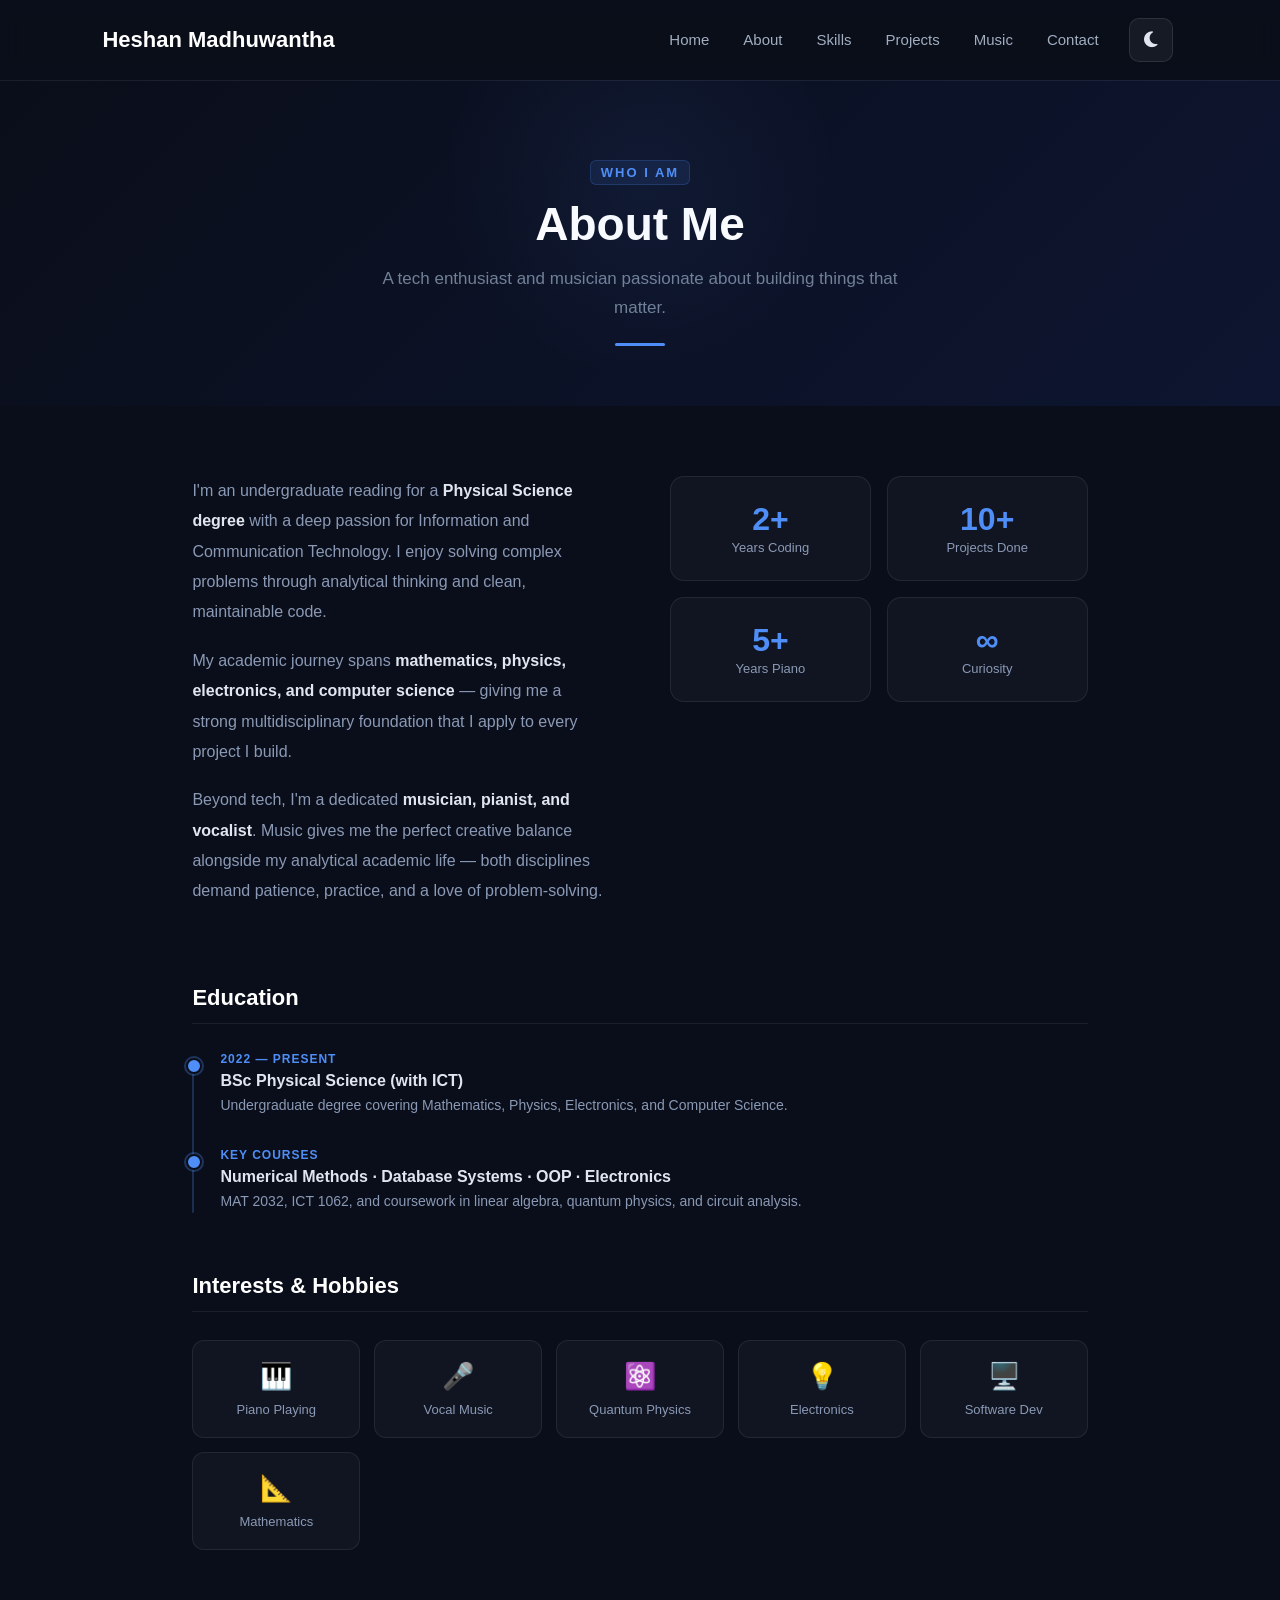
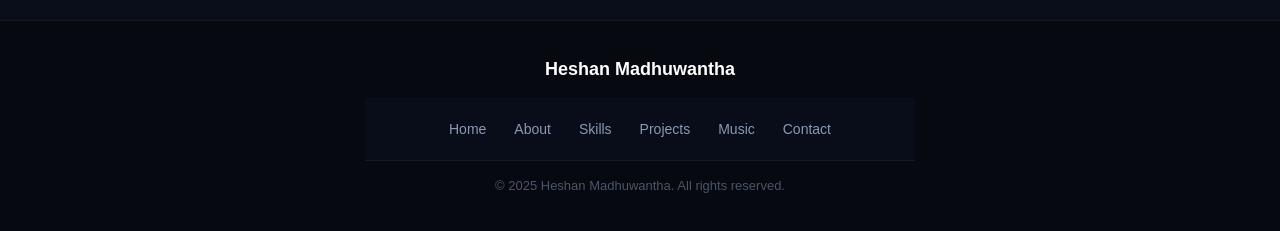
==== about.html @ 86fb1a08 "Initial commit" ====
<!DOCTYPE html>
<html lang="en">
<head>
    <meta charset="UTF-8">
    <meta name="viewport" content="width=device-width, initial-scale=1.0">
    <title>Heshan Madhuwantha | About</title>
    <link rel="icon" type="image/png" href="favicon.png">
    <link rel="stylesheet" href="style.css">
    <link rel="stylesheet" href="https://cdnjs.cloudflare.com/ajax/libs/font-awesome/6.4.0/css/all.min.css">
    <style>
        .about-grid {
            display: grid;
            grid-template-columns: 1fr 1fr;
            gap: 60px;
            align-items: start;
            margin-bottom: 60px;
        }
        .about-text p {
            font-size: 16px;
            line-height: 1.9;
            color: #8a99b5;
            margin-bottom: 18px;
        }
        .about-text p strong { color: #e0e6f0; }

        .about-stats {
            display: grid;
            grid-template-columns: 1fr 1fr;
            gap: 16px;
        }
        .stat-card {
            background: rgba(255,255,255,0.03);
            border: 1px solid rgba(255,255,255,0.08);
            border-radius: 14px;
            padding: 24px 20px;
            text-align: center;
            transition: border-color 0.2s, transform 0.2s;
        }
        .stat-card:hover { border-color: rgba(79,142,247,0.3); transform: translateY(-3px); }
        .stat-card .stat-num { font-size: 32px; font-weight: 700; color: #4f8ef7; display: block; }
        .stat-card .stat-label { font-size: 13px; color: #8a99b5; margin-top: 4px; }

        /* Education / Timeline */
        .section-title {
            font-size: 22px;
            font-weight: 600;
            color: #fff;
            margin-bottom: 28px;
            padding-bottom: 12px;
            border-bottom: 1px solid rgba(255,255,255,0.07);
        }
        .timeline { position: relative; padding-left: 28px; }
        .timeline::before {
            content: '';
            position: absolute;
            left: 0;
            top: 6px;
            bottom: 0;
            width: 2px;
            background: rgba(79,142,247,0.25);
            border-radius: 2px;
        }
        .timeline-item {
            position: relative;
            margin-bottom: 32px;
        }
        .timeline-item::before {
            content: '';
            position: absolute;
            left: -34px;
            top: 6px;
            width: 12px;
            height: 12px;
            border-radius: 50%;
            background: #4f8ef7;
            border: 2px solid #0a0e1a;
            box-shadow: 0 0 0 2px rgba(79,142,247,0.3);
        }
        .timeline-item .period {
            font-size: 12px;
            color: #4f8ef7;
            font-weight: 600;
            letter-spacing: 1px;
            text-transform: uppercase;
            margin-bottom: 6px;
        }
        .timeline-item h4 { font-size: 16px; font-weight: 600; color: #e0e6f0; margin-bottom: 4px; }
        .timeline-item p { font-size: 14px; color: #8a99b5; line-height: 1.6; }

        .interests-grid {
            display: grid;
            grid-template-columns: repeat(auto-fit, minmax(160px, 1fr));
            gap: 14px;
            margin-top: 28px;
        }
        .interest-item {
            background: rgba(255,255,255,0.03);
            border: 1px solid rgba(255,255,255,0.08);
            border-radius: 12px;
            padding: 20px 16px;
            text-align: center;
            transition: border-color 0.2s, transform 0.2s;
        }
        .interest-item:hover { border-color: rgba(79,142,247,0.3); transform: translateY(-3px); }
        .interest-item .int-icon { font-size: 26px; margin-bottom: 10px; display: block; }
        .interest-item p { font-size: 13px; color: #8a99b5; }

        @media (max-width: 900px) {
            .about-grid { grid-template-columns: 1fr; gap: 40px; }
            .about-stats { grid-template-columns: 1fr 1fr; }
        }
    </style>
</head>
<body id="page-body">

    <nav>
        <a href="index.html" class="logo">Heshan Madhuwantha</a>
        
        <ul id="nav-menu" style="margin-left: auto;">
            <li><a href="index.html">Home</a></li>
            <li><a href="about.html">About</a></li>
            <li><a href="skills.html">Skills</a></li>
            <li><a href="projects.html">Projects</a></li>
            <li><a href="music.html">Music</a></li>
            <li><a href="contact.html">Contact</a></li>
        </ul>
        
        <button class="theme-toggle-btn" id="theme-toggle" onclick="toggleTheme()" aria-label="Toggle Theme">
            <i class="fa-solid fa-moon"></i>
        </button>

        <button class="hamburger" id="hamburger" onclick="toggleMenu()" aria-label="Toggle menu">
            <span></span><span></span><span></span>
        </button>
    </nav>

    <div class="page-hero">
        <span class="tag">Who I Am</span>
        <h1>About Me</h1>
        <p>A tech enthusiast and musician passionate about building things that matter.</p>
        <div class="hero-line"></div>
    </div>

    <div class="page-content">

        <div class="about-grid reveal">
            <div class="about-text">
                <p>I'm an undergraduate reading for a <strong>Physical Science degree</strong> with a deep passion for Information and Communication Technology. I enjoy solving complex problems through analytical thinking and clean, maintainable code.</p>
                <p>My academic journey spans <strong>mathematics, physics, electronics, and computer science</strong> — giving me a strong multidisciplinary foundation that I apply to every project I build.</p>
                <p>Beyond tech, I'm a dedicated <strong>musician, pianist, and vocalist</strong>. Music gives me the perfect creative balance alongside my analytical academic life — both disciplines demand patience, practice, and a love of problem-solving.</p>
            </div>
            <div class="about-stats">
                <div class="stat-card">
                    <span class="stat-num">2+</span>
                    <span class="stat-label">Years Coding</span>
                </div>
                <div class="stat-card">
                    <span class="stat-num">10+</span>
                    <span class="stat-label">Projects Done</span>
                </div>
                <div class="stat-card">
                    <span class="stat-num">5+</span>
                    <span class="stat-label">Years Piano</span>
                </div>
                <div class="stat-card">
                    <span class="stat-num">∞</span>
                    <span class="stat-label">Curiosity</span>
                </div>
            </div>
        </div>

        <div class="reveal" style="margin-bottom: 60px;">
            <h3 class="section-title">Education</h3>
            <div class="timeline">
                <div class="timeline-item">
                    <div class="period">2022 — Present</div>
                    <h4>BSc Physical Science (with ICT)</h4>
                    <p>Undergraduate degree covering Mathematics, Physics, Electronics, and Computer Science.</p>
                </div>
                <div class="timeline-item">
                    <div class="period">Key Courses</div>
                    <h4>Numerical Methods · Database Systems · OOP · Electronics</h4>
                    <p>MAT 2032, ICT 1062, and coursework in linear algebra, quantum physics, and circuit analysis.</p>
                </div>
            </div>
        </div>

        <div class="reveal">
            <h3 class="section-title">Interests & Hobbies</h3>
            <div class="interests-grid">
                <div class="interest-item">
                    <span class="int-icon">🎹</span>
                    <p>Piano Playing</p>
                </div>
                <div class="interest-item">
                    <span class="int-icon">🎤</span>
                    <p>Vocal Music</p>
                </div>
                <div class="interest-item">
                    <span class="int-icon">⚛️</span>
                    <p>Quantum Physics</p>
                </div>
                <div class="interest-item">
                    <span class="int-icon">💡</span>
                    <p>Electronics</p>
                </div>
                <div class="interest-item">
                    <span class="int-icon">🖥️</span>
                    <p>Software Dev</p>
                </div>
                <div class="interest-item">
                    <span class="int-icon">📐</span>
                    <p>Mathematics</p>
                </div>
            </div>
        </div>

    </div>

    <footer>
        <div class="footer-inner">
            <a href="index.html" class="footer-logo">Heshan Madhuwantha</a>
            <nav class="footer-nav">
                <a href="index.html">Home</a>
                <a href="about.html">About</a>
                <a href="skills.html">Skills</a>
                <a href="projects.html">Projects</a>
                <a href="music.html">Music</a>
                <a href="contact.html">Contact</a>
            </nav>
            <p>© 2025 Heshan Madhuwantha. All rights reserved.</p>
        </div>
    </footer>

    <script>
        function toggleMenu() {
            document.getElementById('nav-menu').classList.toggle('open');
            document.getElementById('hamburger').classList.toggle('open');
        }
        const observer = new IntersectionObserver(entries => {
            entries.forEach(e => { if (e.isIntersecting) e.target.classList.add('visible'); });
        }, { threshold: 0.1 });
        document.querySelectorAll('.reveal').forEach(el => observer.observe(el));
        function toggleMenu() {
            document.getElementById('nav-menu').classList.toggle('open');
            document.getElementById('hamburger').classList.toggle('open');
        }
        
        // Theme මාරු කරන කේතය
        function toggleTheme() {
            const body = document.getElementById('page-body');
            const toggleBtn = document.getElementById('theme-toggle');
            
            body.classList.toggle('light-mode');
            
            if (body.classList.contains('light-mode')) {
                localStorage.setItem('portfolio-theme', 'light');
                toggleBtn.innerHTML = '<i class="fa-solid fa-sun"></i>';
            } else {
                localStorage.setItem('portfolio-theme', 'dark');
                toggleBtn.innerHTML = '<i class="fa-solid fa-moon"></i>';
            }
        }

        // Page එක Load වෙනකොට කලින් තෝරපු Theme එක දිගටම තියාගන්න 
        window.onload = function() {
            const savedTheme = localStorage.getItem('portfolio-theme');
            const body = document.getElementById('page-body');
            const toggleBtn = document.getElementById('theme-toggle');
            
            if (savedTheme === 'light') {
                body.classList.add('light-mode');
                if(toggleBtn) toggleBtn.innerHTML = '<i class="fa-solid fa-sun"></i>';
            } else {
                body.classList.remove('light-mode');
                if(toggleBtn) toggleBtn.innerHTML = '<i class="fa-solid fa-moon"></i>';
            }
        };
    </script>
</body>
</html>
---- style.css ----
* {
    margin: 0;
    padding: 0;
    box-sizing: border-box;
    font-family: 'Segoe UI', Tahoma, Geneva, Verdana, sans-serif;
}

html { scroll-behavior: smooth; }

body {
    background-color: #0a0e1a;
    color: #e0e6f0;
    transition: background-color 0.3s ease, color 0.3s ease;
}

body.light-mode {
    background-color: #f4f7fa;
    color: #1a202c;
}

/* ── Reveal animation ── */
.reveal {
    opacity: 0;
    transform: translateY(36px);
    transition: opacity 0.7s ease, transform 0.7s ease;
}
.reveal.visible {
    opacity: 1;
    transform: translateY(0);
}

/* ── Navigation ── */
nav {
    display: flex;
    justify-content: space-between;
    align-items: center;
    padding: 18px 8%;
    background-color: rgba(10,14,26,0.93);
    backdrop-filter: blur(10px);
    box-shadow: 0 1px 0 rgba(255,255,255,0.07);
    position: sticky;
    top: 0;
    z-index: 1000;
}

body.light-mode nav {
    background-color: rgba(244,247,250,0.93);
    box-shadow: 0 1px 0 rgba(0,0,0,0.07);
}

nav .logo {
    font-size: 22px;
    font-weight: 700;
    color: #fff;
    text-decoration: none;
}
body.light-mode nav .logo { color: #1a202c; }
nav .logo span { color: #4f8ef7; }

/* Navigation and Toggle Button positioning */
nav ul {
    display: flex;
    list-style: none;
    margin-left: auto; 
    align-items: center;
    gap: 4px;
}

nav ul li a {
    text-decoration: none;
    color: #a0aec0;
    font-weight: 500;
    font-size: 15px;
    padding: 8px 15px;
    border-radius: 8px;
    transition: color 0.2s, background 0.2s;
}

body.light-mode nav ul li a {
    color: #1a202c;
}

nav ul li a:hover {
    color: #fff;
    background: rgba(79,142,247,0.12);
}

nav ul li a.active {
    color: #4f8ef7;
    background: rgba(79,142,247,0.12);
}

/* Hamburger */
.hamburger {
    display: none;
    flex-direction: column;
    gap: 5px;
    cursor: pointer;
    padding: 4px;
    background: none;
    border: none;
}
.hamburger span {
    display: block;
    width: 24px;
    height: 2px;
    background: #e0e6f0;
    border-radius: 2px;
    transition: all 0.3s;
}
.hamburger.open span:nth-child(1) { transform: translateY(7px) rotate(45deg); }
.hamburger.open span:nth-child(2) { opacity: 0; }
.hamburger.open span:nth-child(3) { transform: translateY(-7px) rotate(-45deg); }

/* ── Page Hero Banner (all pages except home) ── */
.page-hero {
    padding: 80px 8% 60px;
    background: linear-gradient(135deg, #0a0e1a 0%, #0d1530 100%);
    position: relative;
    overflow: hidden;
    text-align: center;
}
.page-hero::before {
    content: '';
    position: absolute;
    width: 400px;
    height: 400px;
    background: radial-gradient(circle, rgba(79,142,247,0.07) 0%, transparent 70%);
    top: -100px;
    left: 50%;
    transform: translateX(-50%);
    pointer-events: none;
}
.page-hero .tag {
    display: inline-block;
    font-size: 13px;
    font-weight: 600;
    color: #4f8ef7;
    letter-spacing: 2px;
    text-transform: uppercase;
    margin-bottom: 12px;
}
.page-hero h1 {
    font-size: 46px;
    font-weight: 700;
    color: #fff;
    margin-bottom: 14px;
}
.page-hero p {
    font-size: 17px;
    color: #718096;
    max-width: 540px;
    margin: 0 auto;
    line-height: 1.7;
}
.hero-line {
    width: 50px;
    height: 3px;
    background: #4f8ef7;
    border-radius: 2px;
    margin: 20px auto 0;
}

/* ── Main content area ── */
.page-content {
    padding: 70px 8%;
    max-width: 1100px;
    margin: 0 auto;
}

/* ── Buttons ── */
.btn-primary {
    padding: 13px 32px;
    background: #4f8ef7;
    color: #fff;
    border: none;
    border-radius: 10px;
    font-size: 15px;
    font-weight: 600;
    cursor: pointer;
    transition: background 0.2s, transform 0.15s;
    text-decoration: none;
    display: inline-block;
}
.btn-primary:hover { background: #3a7ef5; transform: translateY(-2px); }

.btn-secondary {
    padding: 13px 32px;
    background: transparent;
    color: #e0e6f0;
    border: 1px solid rgba(255,255,255,0.18);
    border-radius: 10px;
    font-size: 15px;
    font-weight: 600;
    cursor: pointer;
    transition: border-color 0.2s, background 0.2s, transform 0.15s;
    text-decoration: none;
    display: inline-block;
}
.btn-secondary:hover {
    border-color: #4f8ef7;
    background: rgba(79,142,247,0.08);
    transform: translateY(-2px);
}

/* ── Cards ── */
.card {
    background: rgba(255,255,255,0.03);
    border: 1px solid rgba(255,255,255,0.08);
    border-radius: 16px;
    padding: 28px 24px;
    transition: border-color 0.2s, transform 0.2s;
}
.card:hover {
    border-color: rgba(79,142,247,0.3);
    transform: translateY(-4px);
}

/* ── Tags/Badges ── */
.tag {
    font-size: 12px;
    font-weight: 600;
    color: #4f8ef7;
    background: rgba(79,142,247,0.1);
    border: 1px solid rgba(79,142,247,0.2);
    padding: 4px 10px;
    border-radius: 6px;
}

/* ── Footer ── */
footer {
    background: #060910;
    padding: 38px 8%;
    border-top: 1px solid rgba(255,255,255,0.06);
    text-align: center;
}
.footer-inner {
    max-width: 900px;
    margin: 0 auto;
    display: flex;
    flex-direction: column;
    align-items: center;
    gap: 18px;
}
.footer-logo {
    font-size: 18px;
    font-weight: 700;
    color: #fff;
    text-decoration: none;
}
.footer-logo span { color: #4f8ef7; }

.footer-nav {
    display: flex;
    gap: 4px;
    flex-wrap: wrap;
    justify-content: center;
}
.footer-nav a {
    text-decoration: none;
    color: #8a99b5;
    font-size: 14px;
    padding: 5px 12px;
    border-radius: 6px;
    transition: color 0.2s, background 0.2s;
}
.footer-nav a:hover {
    color: #fff;
    background: rgba(255,255,255,0.06);
}
footer p { font-size: 13px; color: #4a5568; }

/* ── Skill bars ── */
.skill-item { margin-bottom: 18px; }
.skill-item:last-child { margin-bottom: 0; }
.skill-label {
    display: flex;
    justify-content: space-between;
    margin-bottom: 8px;
}
.skill-label span:first-child { font-size: 14px; color: #c5d0e0; font-weight: 500; }
.skill-label span:last-child { font-size: 13px; color: #8a99b5; }

.skill-bar {
    height: 6px;
    background: rgba(255, 255, 255, 0.06);
    border-radius: 6px;
    overflow: hidden;
    position: relative;
}

.skill-fill {
    height: 100%;
    background: linear-gradient(90deg, #4f8ef7, #7bb3ff);
    border-radius: 6px;
    width: 0;
    transition: width 1s cubic-bezier(0.1, 0.8, 0.2, 1);
}

/* ── Light Mode Themes (Skills Bar Fixes) ── */
body.light-mode .skill-bar {
    background: #e2e8f0 !important;
}

body.light-mode .skill-fill {
    background: linear-gradient(90deg, #3b76d9, #5fa4ff) !important;
}

body.light-mode .skill-category {
    background: #ffffff;
    border: 1px solid #e2e8f0;
    color: #1a202c;
}

body.light-mode .skill-category h3 {
    color: #4f8ef7;
}

body.light-mode .skill-label span:first-child {
    color: #1a202c;
    font-weight: 500;
}

body.light-mode .skill-label span:last-child {
    color: #4a5568;
}

body.light-mode .tool-badge {
    background: #edf2f7;
    color: #1a202c;
    border: 1px solid #e2e8f0;
}

body.light-mode .tool-badge .tb-icon {
    color: #4f8ef7;
}

/* ── Responsive & Scrollable Mobile Menu ── */
@media (max-width: 900px) {
    nav ul {
        display: none;
        flex-direction: column;
        position: absolute;
        top: 62px;
        left: 0;
        right: 0;
        background: rgba(10,14,26,0.98);
        padding: 14px 8%;
        border-bottom: 1px solid rgba(255,255,255,0.07);
        gap: 2px;
        
        /* Mobile menu scrollable parameters added */
        max-height: 65vh; 
        overflow-y: auto;
    }
    nav ul.open { display: flex; }
    nav ul li a { display: block; padding: 10px 14px; }
    .hamburger { display: flex; }
    .page-hero h1 { font-size: 32px; }
    .page-content { padding: 50px 6%; }
}

/* ── Light Mode Themes (All Pages Setup) ── */
body.light-mode {
    background-color: #f4f7fa;
    color: #1a202c;
}

body.light-mode nav {
    background-color: rgba(244,247,250,0.93);
    box-shadow: 0 1px 0 rgba(0,0,0,0.07);
}

body.light-mode nav .logo, 
body.light-mode nav ul li a {
    color: #1a202c;
}

body.light-mode .quick-links,
body.light-mode .services-section,
body.light-mode .featured-project {
    background: #edf2f7;
}

body.light-mode .quick-link-card,
body.light-mode .srv-card,
body.light-mode .fp-wrapper {
    background: #fff;
    border-color: #e2e8f0;
}

body.light-mode .quick-link-card h3,
body.light-mode .srv-card h4,
body.light-mode .fp-content h3 {
    color: #1a202c;
}

body.light-mode .srv-card p,
body.light-mode .fp-content p,
body.light-mode .quick-link-card p {
    color: #4a5568;
}

body.light-mode .fp-image div,
body.light-mode .fp-image img {
    background: #e2e8f0;
    border-color: #cbd5e0;
}

/* Hero Section Light Mode adjustments */
body.light-mode .hero {
    background: linear-gradient(135deg, #e0e6f0 0%, #f4f7fa 60%, #e0e6f0 100%);
}

body.light-mode .hero-content h1 {
    color: #1a202c;
}

body.light-mode .hero-content .subtitle {
    color: #4a5568;
}

body.light-mode .hero-image img {
    border: 3px solid rgba(79,142,247,0.5);
    box-shadow: 0 0 70px rgba(79,142,247,0.1), 0 20px 50px rgba(0,0,0,0.15);
}

body.light-mode footer p {
    color: #4a5568;
}

/* Theme Toggle Button & Social Icons Light Mode Styling */
.theme-toggle-btn {
    background: rgba(255,255,255,0.05);
    border: 1px solid rgba(255,255,255,0.1);
    width: 44px;
    height: 44px;
    border-radius: 10px;
    color: #e0e6f0;
    cursor: pointer;
    display: inline-flex;
    align-items: center;
    justify-content: center;
    font-size: 18px;
    transition: all 0.3s ease;
    margin-left: 15px;
    margin-right: 5px; 
}

.theme-toggle-btn:hover {
    background: rgba(79,142,247,0.15);
    border-color: #4f8ef7;
    color: #4f8ef7;
}

body.light-mode .theme-toggle-btn {
    background: #edf2f7;
    border-color: #cbd5e0;
    color: #4a5568;
}

body.light-mode .theme-toggle-btn:hover {
    background: #e2e8f0;
    color: #4f8ef7;
}

body.light-mode .social-icons a {
    background: #fff;
    color: #4a5568;
    border-color: #cbd5e0;
}

body.light-mode .social-icons a:hover {
    background: rgba(79,142,247,0.15);
    border-color: #4f8ef7;
    color: #4f8ef7;
}

/* Page Dynamic Sections Light Mode adjustments */
body.light-mode .about-grid,
body.light-mode .skills-grid,
body.light-mode .projects-grid,
body.light-mode .music-intro,
body.light-mode .contact-wrapper {
    background-color: transparent;
}

body.light-mode .about-text p,
body.light-mode .music-intro p,
body.light-mode .contact-info > p {
    color: #4a5568;
}

body.light-mode .about-text strong,
body.light-mode .music-intro p strong,
body.light-mode .contact-info h3,
body.light-mode .contact-detail-item,
body.light-mode .contact-details-title {
    color: #1a202c;
}

body.light-mode .stat-card,
body.light-mode .skill-category,
body.light-mode .project-card,
body.light-mode .music-highlight-card,
body.light-mode .genre-card,
body.light-mode .contact-form,
body.light-mode .ci,
body.light-mode .interest-item {
    background: #ffffff;
    border: 1px solid #e2e8f0;
    color: #1a202c;
}

body.light-mode .project-card h3,
body.light-mode .project-card p {
    color: #1a202c;
}

body.light-mode .project-tags .tag {
    background: #edf2f7;
    color: #4a5568;
}

body.light-mode .project-links a {
    color: #4f8ef7;
}

body.light-mode .music-highlight-card h4,
body.light-mode .music-highlight-card p,
body.light-mode .genre-card h4,
body.light-mode .genre-card p {
    color: #1a202c;
}

body.light-mode input, 
body.light-mode textarea {
    background: #fff;
    border: 1px solid #cbd5e0;
    color: #1a202c;
}

body.light-mode input:focus, 
body.light-mode textarea:focus {
    border-color: #4f8ef7;
}

/* Footer Light Mode adjustments */
body.light-mode footer {
    background-color: rgba(244,247,250,0.93);
    box-shadow: 0 -1px 0 rgba(0,0,0,0.07);
}

body.light-mode footer .footer-logo,
body.light-mode footer p {
    color: #4a5568;
}

body.light-mode .footer-nav a {
    color: #4a5568;
}

body.light-mode .footer-nav a:hover {
    color: #1a202c;
    background: rgba(0, 0, 0, 0.05);
}
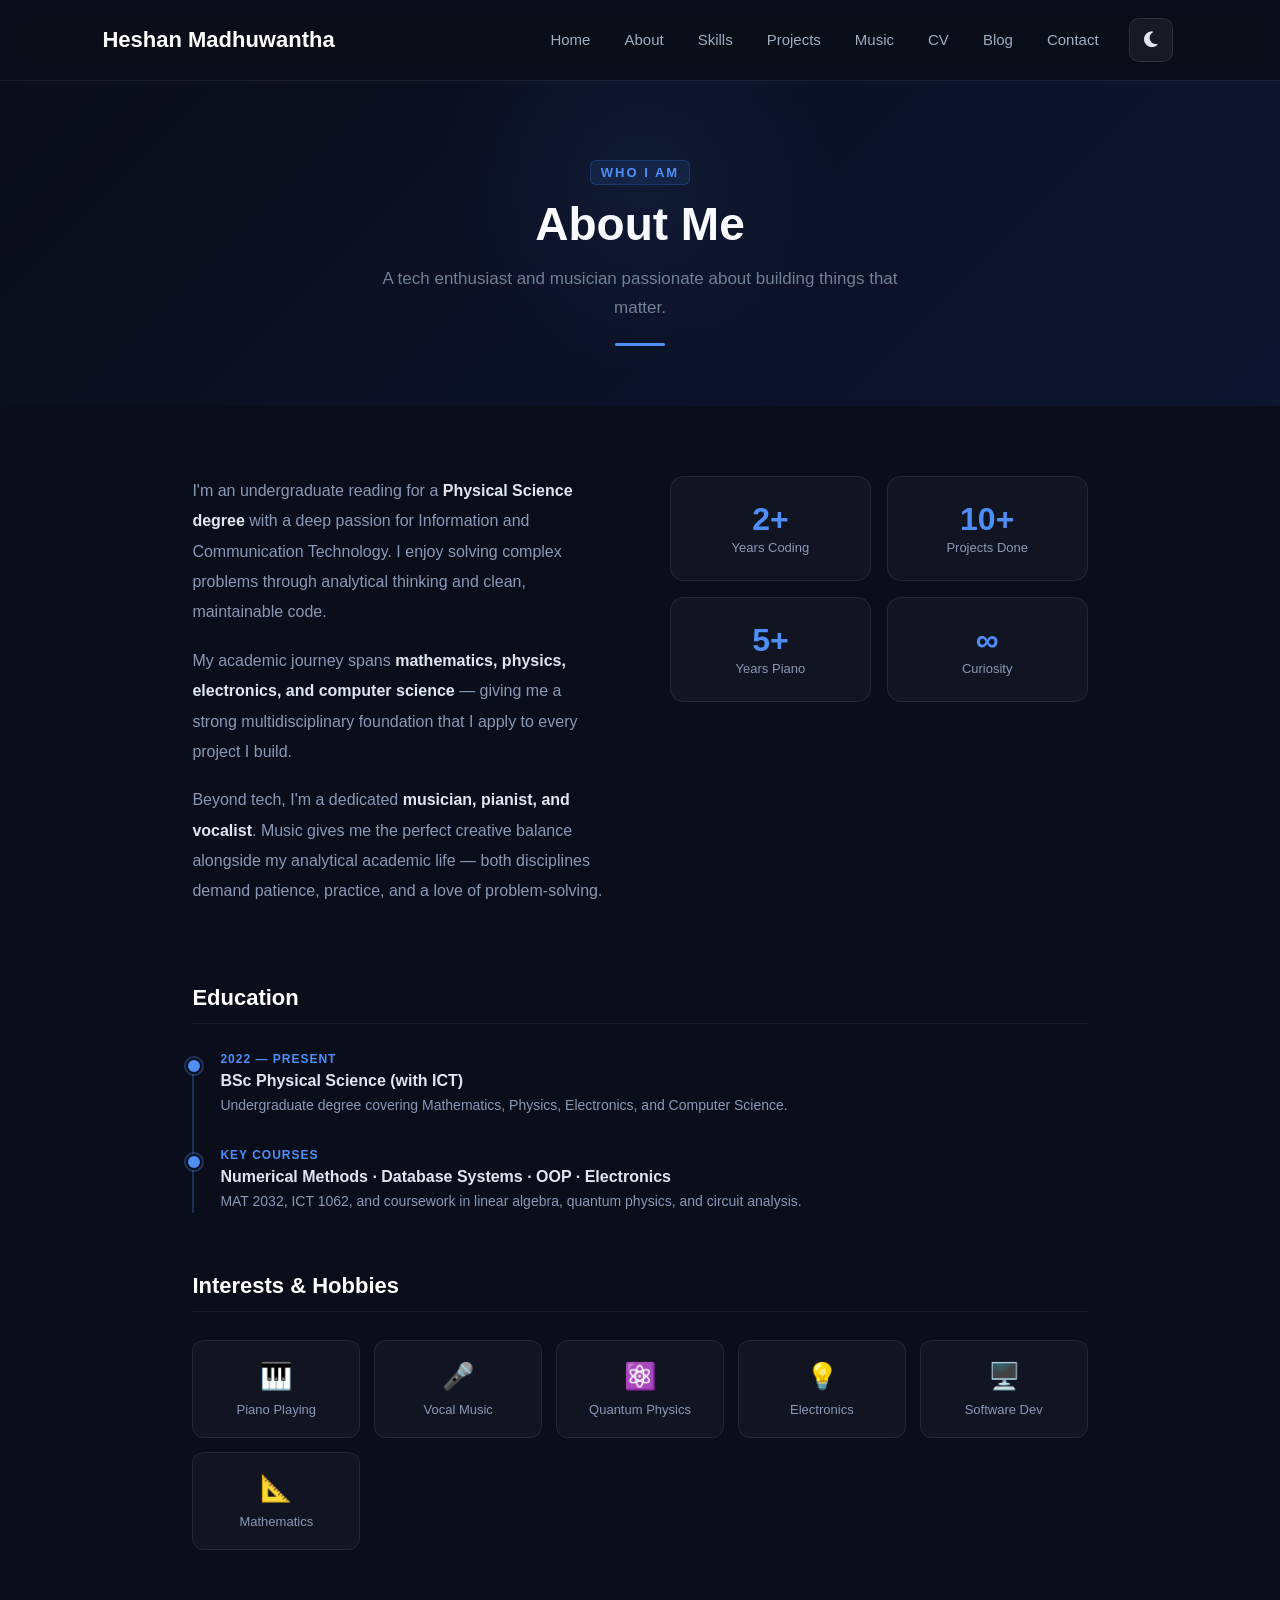
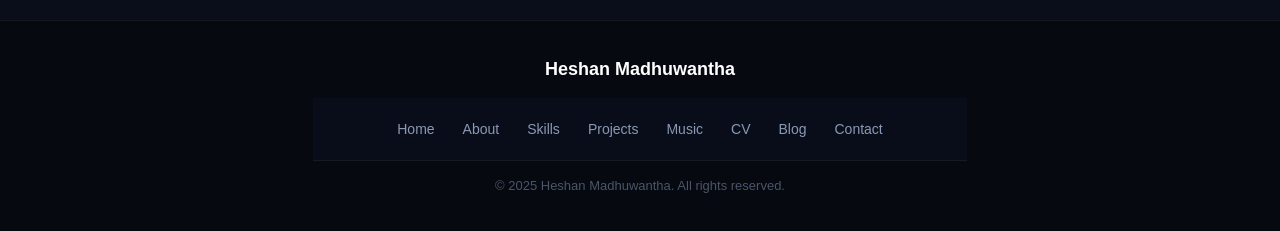
==== commit a0207787: "Update Portfolio" ====
--- a/about.html
+++ b/about.html
@@ -122,6 +122,8 @@
             <li><a href="skills.html">Skills</a></li>
             <li><a href="projects.html">Projects</a></li>
             <li><a href="music.html">Music</a></li>
+            <li><a href="cv.html">CV</a></li>
+            <li><a href="blog.html">Blog</a></li>
             <li><a href="contact.html">Contact</a></li>
         </ul>
         
@@ -226,6 +228,8 @@
                 <a href="skills.html">Skills</a>
                 <a href="projects.html">Projects</a>
                 <a href="music.html">Music</a>
+                <a href="cv.html">CV</a>
+                <a href="blog.html">Blog</a>
                 <a href="contact.html">Contact</a>
             </nav>
             <p>© 2025 Heshan Madhuwantha. All rights reserved.</p>
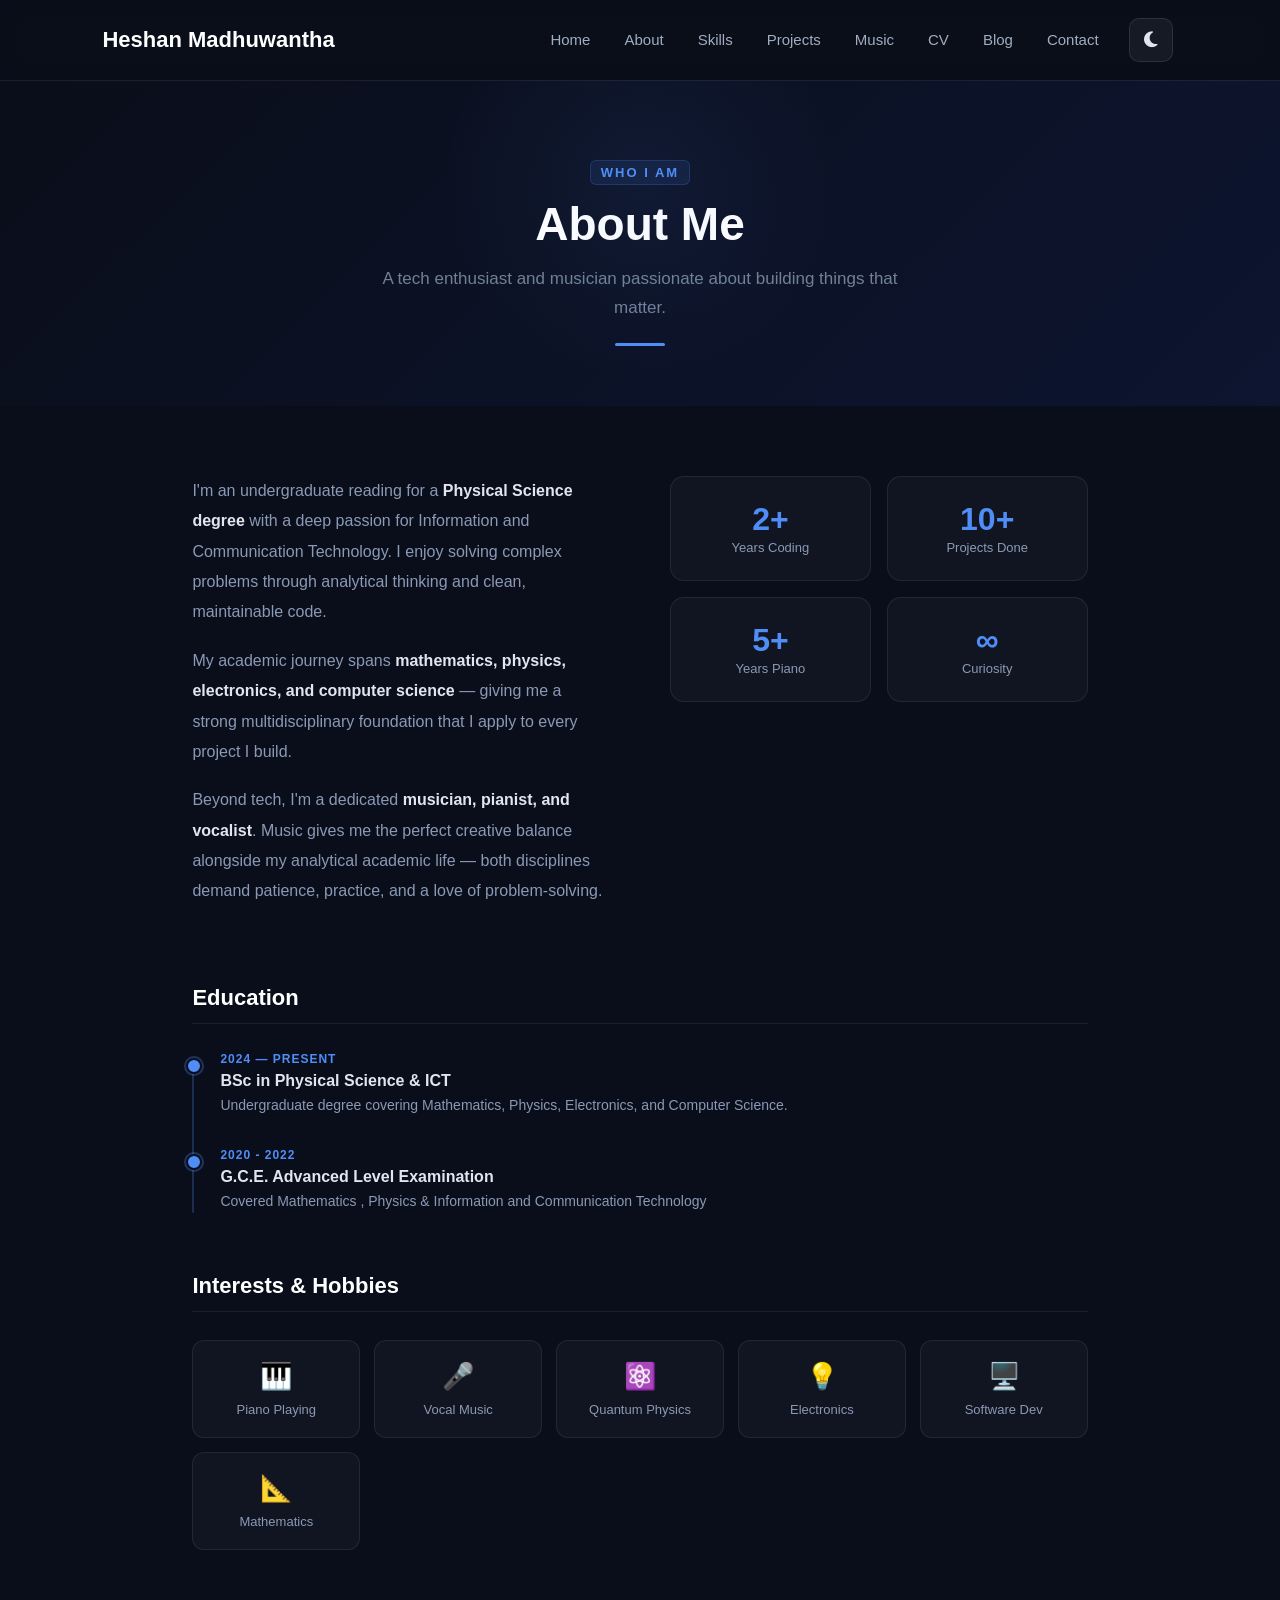
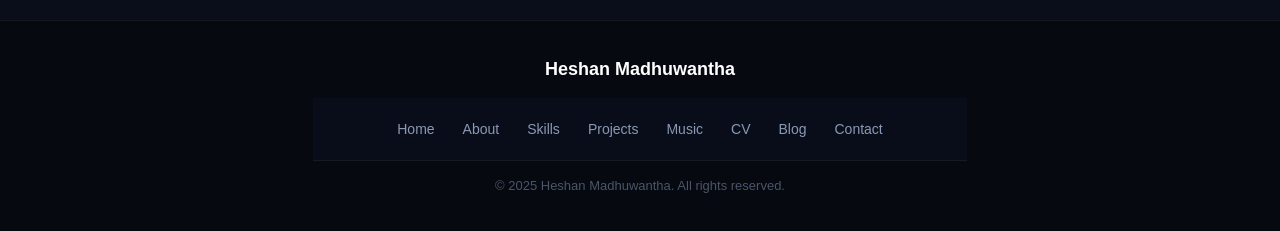
==== commit f63f2205: "Update Portfolio" ====
--- a/about.html
+++ b/about.html
@@ -175,15 +175,16 @@
             <h3 class="section-title">Education</h3>
             <div class="timeline">
                 <div class="timeline-item">
-                    <div class="period">2022 — Present</div>
-                    <h4>BSc Physical Science (with ICT)</h4>
+                    <div class="period">2024 — Present</div>
+                    <h4>BSc in Physical Science & ICT </h4>
                     <p>Undergraduate degree covering Mathematics, Physics, Electronics, and Computer Science.</p>
                 </div>
                 <div class="timeline-item">
-                    <div class="period">Key Courses</div>
-                    <h4>Numerical Methods · Database Systems · OOP · Electronics</h4>
-                    <p>MAT 2032, ICT 1062, and coursework in linear algebra, quantum physics, and circuit analysis.</p>
-                </div>
+                    <div class="period">2020 - 2022</div>
+                    <h4>G.C.E. Advanced Level Examination</h4>
+                    <p>Covered Mathematics , Physics & Information and Communication Technology</p>
+                </div>
+
             </div>
         </div>
 
@@ -250,7 +251,7 @@
             document.getElementById('hamburger').classList.toggle('open');
         }
         
-        // Theme මාරු කරන කේතය
+        
         function toggleTheme() {
             const body = document.getElementById('page-body');
             const toggleBtn = document.getElementById('theme-toggle');
@@ -266,7 +267,7 @@
             }
         }
 
-        // Page එක Load වෙනකොට කලින් තෝරපු Theme එක දිගටම තියාගන්න 
+         
         window.onload = function() {
             const savedTheme = localStorage.getItem('portfolio-theme');
             const body = document.getElementById('page-body');
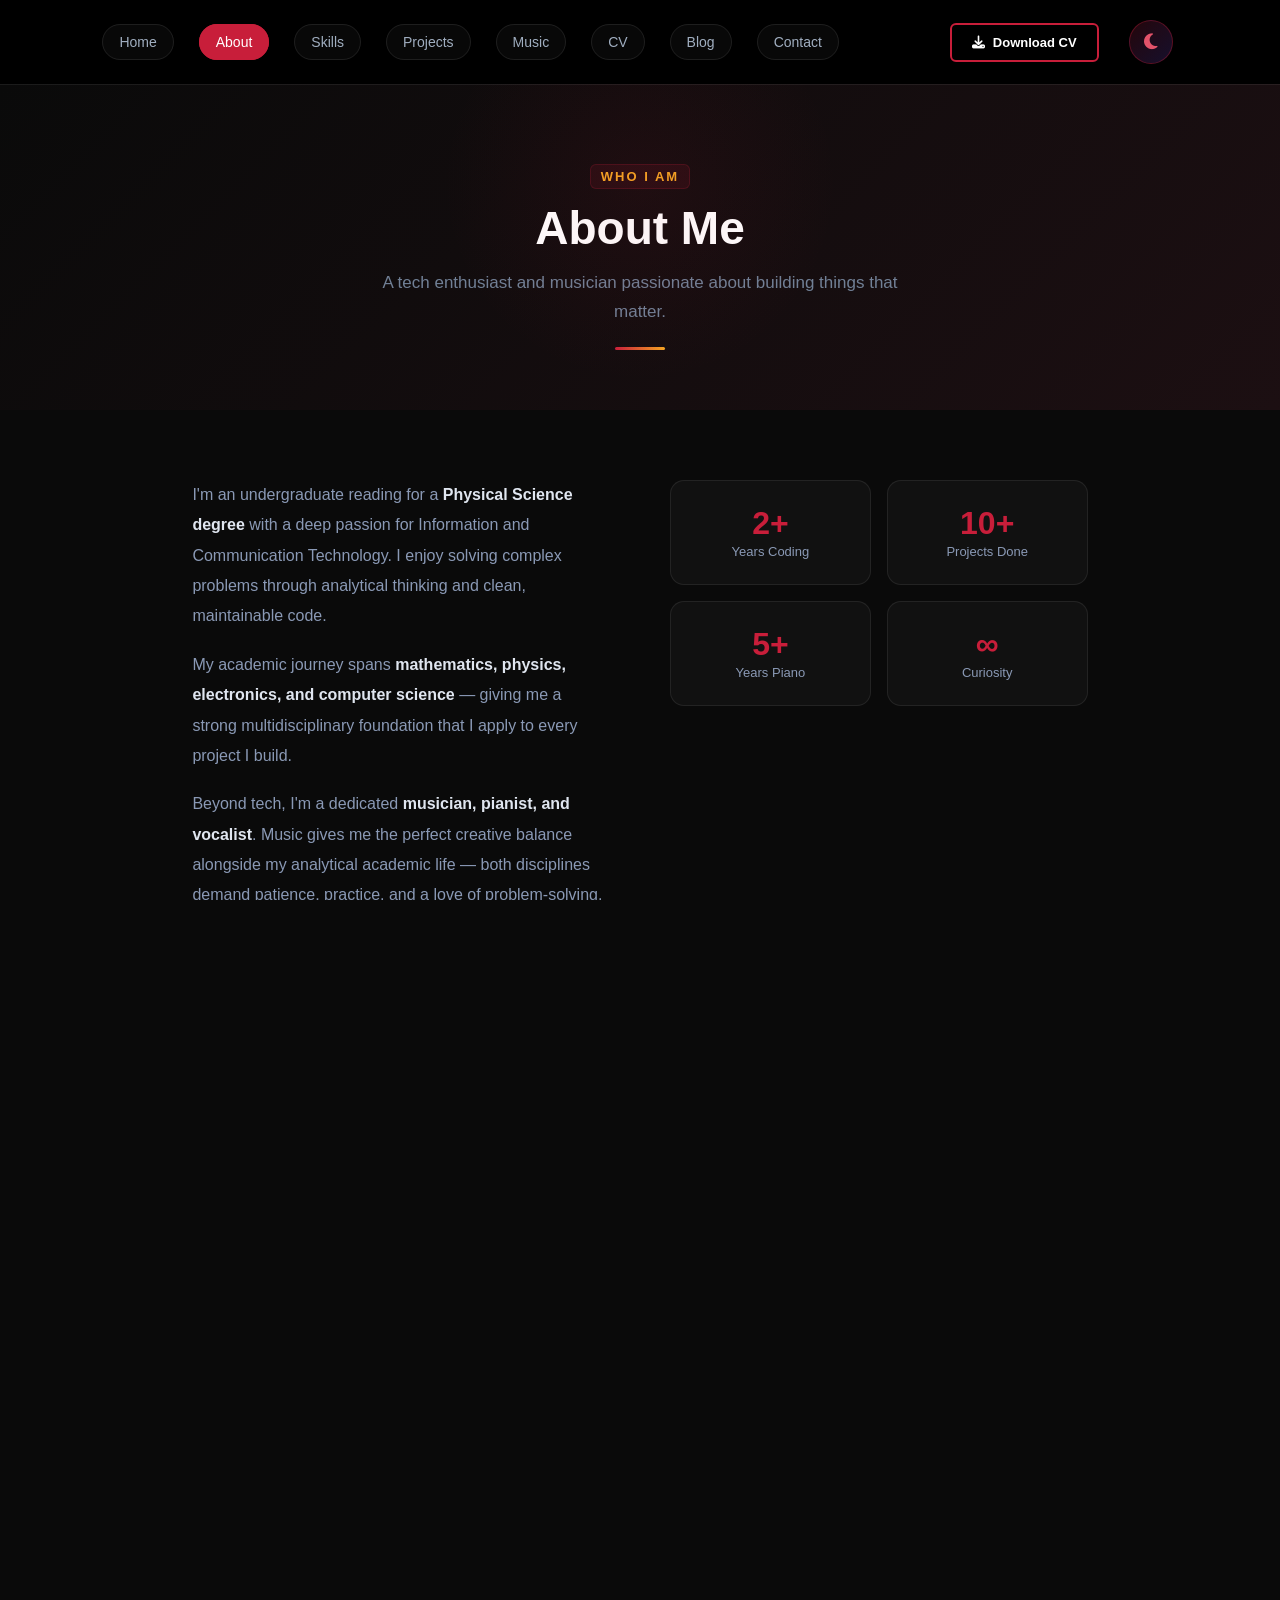
==== commit bf7e31ae: "Update Portfolio" ====
--- a/about.html
+++ b/about.html
@@ -4,7 +4,7 @@
     <meta charset="UTF-8">
     <meta name="viewport" content="width=device-width, initial-scale=1.0">
     <title>Heshan Madhuwantha | About</title>
-    <link rel="icon" type="image/png" href="favicon.png">
+    <link rel="icon" type="image/png" href="images/favicon.png">
     <link rel="stylesheet" href="style.css">
     <link rel="stylesheet" href="https://cdnjs.cloudflare.com/ajax/libs/font-awesome/6.4.0/css/all.min.css">
     <style>
@@ -36,8 +36,8 @@
             text-align: center;
             transition: border-color 0.2s, transform 0.2s;
         }
-        .stat-card:hover { border-color: rgba(79,142,247,0.3); transform: translateY(-3px); }
-        .stat-card .stat-num { font-size: 32px; font-weight: 700; color: #4f8ef7; display: block; }
+        .stat-card:hover { border-color: rgba(200, 30, 58,0.3); transform: translateY(-3px); }
+        .stat-card .stat-num { font-size: 32px; font-weight: 700; color: #c81e3a; display: block; }
         .stat-card .stat-label { font-size: 13px; color: #8a99b5; margin-top: 4px; }
 
         /* Education / Timeline */
@@ -57,7 +57,7 @@
             top: 6px;
             bottom: 0;
             width: 2px;
-            background: rgba(79,142,247,0.25);
+            background: rgba(200, 30, 58,0.25);
             border-radius: 2px;
         }
         .timeline-item {
@@ -72,13 +72,13 @@
             width: 12px;
             height: 12px;
             border-radius: 50%;
-            background: #4f8ef7;
-            border: 2px solid #0a0e1a;
-            box-shadow: 0 0 0 2px rgba(79,142,247,0.3);
+            background: #c81e3a;
+            border: 2px solid #0a0a0a;
+            box-shadow: 0 0 0 2px rgba(200, 30, 58,0.3);
         }
         .timeline-item .period {
             font-size: 12px;
-            color: #4f8ef7;
+            color: #c81e3a;
             font-weight: 600;
             letter-spacing: 1px;
             text-transform: uppercase;
@@ -101,7 +101,7 @@
             text-align: center;
             transition: border-color 0.2s, transform 0.2s;
         }
-        .interest-item:hover { border-color: rgba(79,142,247,0.3); transform: translateY(-3px); }
+        .interest-item:hover { border-color: rgba(200, 30, 58,0.3); transform: translateY(-3px); }
         .interest-item .int-icon { font-size: 26px; margin-bottom: 10px; display: block; }
         .interest-item p { font-size: 13px; color: #8a99b5; }
 
@@ -111,30 +111,38 @@
         }
     </style>
 </head>
-<body id="page-body">
+<body id="page-body" class="pre-fade">
 
     <nav>
-        <a href="index.html" class="logo">Heshan Madhuwantha</a>
-        
-        <ul id="nav-menu" style="margin-left: auto;">
-            <li><a href="index.html">Home</a></li>
-            <li><a href="about.html">About</a></li>
-            <li><a href="skills.html">Skills</a></li>
-            <li><a href="projects.html">Projects</a></li>
-            <li><a href="music.html">Music</a></li>
-            <li><a href="cv.html">CV</a></li>
-            <li><a href="blog.html">Blog</a></li>
-            <li><a href="contact.html">Contact</a></li>
-        </ul>
-        
-        <button class="theme-toggle-btn" id="theme-toggle" onclick="toggleTheme()" aria-label="Toggle Theme">
+    <!-- Logo ඉවත් කර ඇත -->
+
+    <!-- මැද ඇති Links -->
+    <ul id="nav-menu">
+        <li><a href="index.html">Home</a></li>
+        <li><a href="about.html" class="active">About</a></li>
+        <li><a href="skills.html">Skills</a></li>
+        <li><a href="projects.html">Projects</a></li>
+        <li><a href="music.html">Music</a></li>
+        <li><a href="cv.html">CV</a></li>
+        <li><a href="blog.html">Blog</a></li>
+        <li><a href="contact.html">Contact</a></li>
+    </ul>
+
+    <!-- දකුණු පස ඇති බොත්තම් -->
+    <div class="nav-right">
+        <a href="resume.pdf" download class="nav-cv-btn">
+            <i class="fa-solid fa-download"></i><span>Download CV</span>
+        </a>
+
+        <button class="theme-toggle-btn" id="theme-toggle" onclick="toggleTheme()">
             <i class="fa-solid fa-moon"></i>
         </button>
 
-        <button class="hamburger" id="hamburger" onclick="toggleMenu()" aria-label="Toggle menu">
+        <button class="hamburger" id="hamburger" onclick="toggleMenu()">
             <span></span><span></span><span></span>
         </button>
-    </nav>
+    </div>
+</nav>
 
     <div class="page-hero">
         <span class="tag">Who I Am</span>
@@ -272,7 +280,9 @@
             const savedTheme = localStorage.getItem('portfolio-theme');
             const body = document.getElementById('page-body');
             const toggleBtn = document.getElementById('theme-toggle');
-            
+
+            requestAnimationFrame(() => requestAnimationFrame(() => body.classList.remove('pre-fade')));
+
             if (savedTheme === 'light') {
                 body.classList.add('light-mode');
                 if(toggleBtn) toggleBtn.innerHTML = '<i class="fa-solid fa-sun"></i>';
@@ -281,6 +291,18 @@
                 if(toggleBtn) toggleBtn.innerHTML = '<i class="fa-solid fa-moon"></i>';
             }
         };
+
+        // Smooth page-to-page transition
+        document.addEventListener('click', function(e) {
+            const link = e.target.closest('a');
+            if (!link) return;
+            const href = link.getAttribute('href');
+            if (!href || href.startsWith('#') || href.startsWith('mailto:') || href.startsWith('tel:') ||
+                link.target === '_blank' || href.startsWith('http') || href.startsWith('javascript:')) return;
+            e.preventDefault();
+            document.getElementById('page-body').classList.add('page-leaving');
+            setTimeout(() => { window.location.href = href; }, 300);
+        });
     </script>
 </body>
 </html>
--- a/style.css
+++ b/style.css
@@ -3,14 +3,29 @@
     padding: 0;
     box-sizing: border-box;
     font-family: 'Segoe UI', Tahoma, Geneva, Verdana, sans-serif;
+
+}
+body, html {
+    width: 100%;
+    height: 100%;
+    overflow-x: hidden; /* තිරයෙන් පිටතට යන අකුරු නිසා scroll bar එකක් ඒම වළක්වයි */
 }
 
 html { scroll-behavior: smooth; }
 
 body {
-    background-color: #0a0e1a;
+    background-color: #0a0a0a;
     color: #e0e6f0;
-    transition: background-color 0.3s ease, color 0.3s ease;
+    transition: background-color 0.3s ease, color 0.3s ease, opacity 0.35s ease;
+    opacity: 1;
+}
+
+body.pre-fade {
+    opacity: 0;
+}
+
+body.page-leaving {
+    opacity: 0;
 }
 
 body.light-mode {
@@ -35,7 +50,7 @@
     justify-content: space-between;
     align-items: center;
     padding: 18px 8%;
-    background-color: rgba(10,14,26,0.93);
+    background-color: rgba(0,0,0,0.96);
     backdrop-filter: blur(10px);
     box-shadow: 0 1px 0 rgba(255,255,255,0.07);
     position: sticky;
@@ -55,7 +70,7 @@
     text-decoration: none;
 }
 body.light-mode nav .logo { color: #1a202c; }
-nav .logo span { color: #4f8ef7; }
+nav .logo span { color: #c81e3a; }
 
 /* Navigation and Toggle Button positioning */
 nav ul {
@@ -70,24 +85,30 @@
     text-decoration: none;
     color: #a0aec0;
     font-weight: 500;
-    font-size: 15px;
-    padding: 8px 15px;
+    font-size: 14px;
+    padding: 9px 16px;
     border-radius: 8px;
-    transition: color 0.2s, background 0.2s;
+    border: 1px solid rgba(255,255,255,0.09);
+    background: rgba(255,255,255,0.03);
+    transition: color 0.2s, background 0.2s, border-color 0.2s;
 }
 
 body.light-mode nav ul li a {
     color: #1a202c;
+    border-color: #e2e8f0;
+    background: #fff;
 }
 
 nav ul li a:hover {
     color: #fff;
-    background: rgba(79,142,247,0.12);
+    background: rgba(200, 30, 58,0.15);
+    border-color: rgba(200, 30, 58,0.5);
 }
 
 nav ul li a.active {
-    color: #4f8ef7;
-    background: rgba(79,142,247,0.12);
+    color: #fff;
+    background: #c81e3a;
+    border-color: #c81e3a;
 }
 
 /* Hamburger */
@@ -115,7 +136,7 @@
 /* ── Page Hero Banner (all pages except home) ── */
 .page-hero {
     padding: 80px 8% 60px;
-    background: linear-gradient(135deg, #0a0e1a 0%, #0d1530 100%);
+    background: linear-gradient(135deg, #0a0a0a 0%, #1c0f12 100%);
     position: relative;
     overflow: hidden;
     text-align: center;
@@ -125,7 +146,7 @@
     position: absolute;
     width: 400px;
     height: 400px;
-    background: radial-gradient(circle, rgba(79,142,247,0.07) 0%, transparent 70%);
+    background: radial-gradient(circle, rgba(200, 30, 58,0.07) 0%, transparent 70%);
     top: -100px;
     left: 50%;
     transform: translateX(-50%);
@@ -135,7 +156,7 @@
     display: inline-block;
     font-size: 13px;
     font-weight: 600;
-    color: #4f8ef7;
+    color: #f5a623;
     letter-spacing: 2px;
     text-transform: uppercase;
     margin-bottom: 12px;
@@ -156,7 +177,7 @@
 .hero-line {
     width: 50px;
     height: 3px;
-    background: #4f8ef7;
+    background: linear-gradient(90deg, #c81e3a, #f5a623);
     border-radius: 2px;
     margin: 20px auto 0;
 }
@@ -171,18 +192,18 @@
 /* ── Buttons ── */
 .btn-primary {
     padding: 13px 32px;
-    background: #4f8ef7;
-    color: #fff;
+    background: #f5a623;
+    color: #1a202c;
     border: none;
     border-radius: 10px;
     font-size: 15px;
-    font-weight: 600;
+    font-weight: 700;
     cursor: pointer;
     transition: background 0.2s, transform 0.15s;
     text-decoration: none;
     display: inline-block;
 }
-.btn-primary:hover { background: #3a7ef5; transform: translateY(-2px); }
+.btn-primary:hover { background: #d88f12; transform: translateY(-2px); }
 
 .btn-secondary {
     padding: 13px 32px;
@@ -198,8 +219,8 @@
     display: inline-block;
 }
 .btn-secondary:hover {
-    border-color: #4f8ef7;
-    background: rgba(79,142,247,0.08);
+    border-color: #c81e3a;
+    background: rgba(200, 30, 58,0.08);
     transform: translateY(-2px);
 }
 
@@ -212,7 +233,7 @@
     transition: border-color 0.2s, transform 0.2s;
 }
 .card:hover {
-    border-color: rgba(79,142,247,0.3);
+    border-color: rgba(200, 30, 58,0.3);
     transform: translateY(-4px);
 }
 
@@ -220,16 +241,16 @@
 .tag {
     font-size: 12px;
     font-weight: 600;
-    color: #4f8ef7;
-    background: rgba(79,142,247,0.1);
-    border: 1px solid rgba(79,142,247,0.2);
+    color: #c81e3a;
+    background: rgba(200, 30, 58,0.1);
+    border: 1px solid rgba(200, 30, 58,0.2);
     padding: 4px 10px;
     border-radius: 6px;
 }
 
 /* ── Footer ── */
 footer {
-    background: #060910;
+    background: #060606;
     padding: 38px 8%;
     border-top: 1px solid rgba(255,255,255,0.06);
     text-align: center;
@@ -248,7 +269,7 @@
     color: #fff;
     text-decoration: none;
 }
-.footer-logo span { color: #4f8ef7; }
+.footer-logo span { color: #c81e3a; }
 
 .footer-nav {
     display: flex;
@@ -291,7 +312,7 @@
 
 .skill-fill {
     height: 100%;
-    background: linear-gradient(90deg, #4f8ef7, #7bb3ff);
+    background: linear-gradient(90deg, #c81e3a, #f5a623);
     border-radius: 6px;
     width: 0;
     transition: width 1s cubic-bezier(0.1, 0.8, 0.2, 1);
@@ -303,7 +324,7 @@
 }
 
 body.light-mode .skill-fill {
-    background: linear-gradient(90deg, #3b76d9, #5fa4ff) !important;
+    background: linear-gradient(90deg, #a51830, #f5a623) !important;
 }
 
 body.light-mode .skill-category {
@@ -313,7 +334,7 @@
 }
 
 body.light-mode .skill-category h3 {
-    color: #4f8ef7;
+    color: #c81e3a;
 }
 
 body.light-mode .skill-label span:first-child {
@@ -332,7 +353,47 @@
 }
 
 body.light-mode .tool-badge .tb-icon {
-    color: #4f8ef7;
+    color: #c81e3a;
+}
+
+body.light-mode .learning-section h3 {
+    color: #1a202c;
+}
+body.light-mode .learning-section .sub {
+    color: #4a5568;
+}
+body.light-mode .learning-section {
+    border-top-color: #e2e8f0;
+}
+
+/* Nav — Download CV button */
+.nav-cv-btn {
+    display: inline-flex;
+    align-items: center;
+    gap: 7px;
+    background: #f5a623;
+    color: #1a202c;
+    border: 1px solid #f5a623;
+    border-radius: 8px;
+    padding: 8px 16px;
+    font-size: 13px;
+    font-weight: 700;
+    text-decoration: none;
+    margin-left: 12px;
+    transition: background 0.2s, transform 0.15s, box-shadow 0.2s;
+}
+.nav-cv-btn i { font-size: 13px; }
+.nav-cv-btn:hover {
+    background: #d88f12;
+    transform: translateY(-2px);
+    box-shadow: 0 6px 14px rgba(245, 166, 35,0.35);
+}
+body.light-mode .nav-cv-btn {
+    color: #1a202c;
+}
+@media (max-width: 900px) {
+    .nav-cv-btn span { display: none; }
+    .nav-cv-btn { padding: 8px 10px; margin-left: 6px; }
 }
 
 /* ── Responsive & Scrollable Mobile Menu ── */
@@ -421,8 +482,8 @@
 }
 
 body.light-mode .hero-image img {
-    border: 3px solid rgba(79,142,247,0.5);
-    box-shadow: 0 0 70px rgba(79,142,247,0.1), 0 20px 50px rgba(0,0,0,0.15);
+    border: 3px solid rgba(200, 30, 58,0.5);
+    box-shadow: 0 0 70px rgba(200, 30, 58,0.1), 0 20px 50px rgba(0,0,0,0.15);
 }
 
 body.light-mode footer p {
@@ -431,12 +492,12 @@
 
 /* Theme Toggle Button & Social Icons Light Mode Styling */
 .theme-toggle-btn {
-    background: rgba(255,255,255,0.05);
-    border: 1px solid rgba(255,255,255,0.1);
+    background: linear-gradient(135deg, rgba(200, 30, 58,0.18) 0%, rgba(123,90,247,0.18) 100%);
+    border: 1px solid rgba(200, 30, 58,0.35);
     width: 44px;
     height: 44px;
-    border-radius: 10px;
-    color: #e0e6f0;
+    border-radius: 50%;
+    color: #e2536a;
     cursor: pointer;
     display: inline-flex;
     align-items: center;
@@ -444,24 +505,29 @@
     font-size: 18px;
     transition: all 0.3s ease;
     margin-left: 15px;
-    margin-right: 5px; 
+    margin-right: 5px;
+    box-shadow: 0 0 0 rgba(200, 30, 58,0);
 }
 
 .theme-toggle-btn:hover {
-    background: rgba(79,142,247,0.15);
-    border-color: #4f8ef7;
-    color: #4f8ef7;
+    background: linear-gradient(135deg, rgba(200, 30, 58,0.3) 0%, rgba(123,90,247,0.3) 100%);
+    border-color: #e2536a;
+    color: #f0899a;
+    transform: translateY(-2px) rotate(10deg);
+    box-shadow: 0 6px 16px rgba(200, 30, 58,0.35);
 }
 
 body.light-mode .theme-toggle-btn {
-    background: #edf2f7;
-    border-color: #cbd5e0;
-    color: #4a5568;
+    background: linear-gradient(135deg, #ffe9b8 0%, #ffd479 100%);
+    border-color: #f5b942;
+    color: #b8720a;
 }
 
 body.light-mode .theme-toggle-btn:hover {
-    background: #e2e8f0;
-    color: #4f8ef7;
+    background: linear-gradient(135deg, #ffdd94 0%, #ffc659 100%);
+    color: #8a5608;
+    transform: translateY(-2px) rotate(10deg);
+    box-shadow: 0 6px 16px rgba(245,185,66,0.4);
 }
 
 body.light-mode .social-icons a {
@@ -471,9 +537,9 @@
 }
 
 body.light-mode .social-icons a:hover {
-    background: rgba(79,142,247,0.15);
-    border-color: #4f8ef7;
-    color: #4f8ef7;
+    background: rgba(200, 30, 58,0.15);
+    border-color: #c81e3a;
+    color: #c81e3a;
 }
 
 /* Page Dynamic Sections Light Mode adjustments */
@@ -504,7 +570,6 @@
 body.light-mode .project-card,
 body.light-mode .music-highlight-card,
 body.light-mode .genre-card,
-body.light-mode .contact-form,
 body.light-mode .ci,
 body.light-mode .interest-item {
     background: #ffffff;
@@ -512,6 +577,11 @@
     color: #1a202c;
 }
 
+body.light-mode .contact-form {
+    background: transparent;
+    color: #1a202c;
+}
+
 body.light-mode .project-card h3,
 body.light-mode .project-card p {
     color: #1a202c;
@@ -523,7 +593,19 @@
 }
 
 body.light-mode .project-links a {
-    color: #4f8ef7;
+    color: #c81e3a;
+}
+
+.project-links a.disabled {
+    color: #6b7280;
+    cursor: not-allowed;
+    opacity: 0.6;
+    pointer-events: none;
+    text-decoration: none;
+}
+
+body.light-mode .project-links a.disabled {
+    color: #9ca3af;
 }
 
 body.light-mode .music-highlight-card h4,
@@ -542,7 +624,7 @@
 
 body.light-mode input:focus, 
 body.light-mode textarea:focus {
-    border-color: #4f8ef7;
+    border-color: #c81e3a;
 }
 
 /* Footer Light Mode adjustments */
@@ -563,4 +645,683 @@
 body.light-mode .footer-nav a:hover {
     color: #1a202c;
     background: rgba(0, 0, 0, 0.05);
-}+}
+
+/* Page Hero Banner — used on About, Skills, Projects, CV, Music, Blog, Contact */
+body.light-mode .page-hero {
+    background: linear-gradient(135deg, #e0e6f0 0%, #f4f7fa 100%);
+}
+body.light-mode .page-hero h1 {
+    color: #1a202c;
+}
+body.light-mode .page-hero p {
+    color: #4a5568;
+}
+
+/* Contact details — icon row text was staying light/faint */
+body.light-mode .contact-detail-item span {
+    color: #1a202c;
+}
+
+/* Blog page */
+body.light-mode .blog-hero {
+    background: linear-gradient(135deg, rgba(224,230,240,0.9) 0%, rgba(244,247,250,0.9) 100%), url('images/heshan-bg.jpg');
+    background-size: cover;
+    background-position: center;
+}
+body.light-mode .blog-hero h2,
+body.light-mode .blog-content h3 {
+    color: #1a202c;
+}
+body.light-mode .blog-card {
+    background: #ffffff;
+    border: 1px solid #e2e8f0;
+    box-shadow: 0 10px 30px rgba(0,0,0,0.06);
+}
+body.light-mode .blog-desc,
+body.light-mode .blog-meta {
+    color: #4a5568;
+}
+
+/* CV page */
+body.light-mode .cv-hero {
+    background: linear-gradient(135deg, rgba(224,230,240,0.9) 0%, rgba(244,247,250,0.9) 100%);
+}
+body.light-mode .cv-hero h2,
+body.light-mode .cv-section-title,
+body.light-mode .download-box h3,
+body.light-mode .cv-desc strong,
+body.light-mode .detail-card p {
+    color: #1a202c;
+}
+body.light-mode .detail-card {
+    background: #ffffff;
+    border: 1px solid #e2e8f0;
+}
+body.light-mode .detail-card h4 {
+    color: #4a5568;
+}
+body.light-mode .cv-grid-card {
+    background: #ffffff;
+    border: 1px solid #e2e8f0;
+    box-shadow: 0 10px 30px rgba(0,0,0,0.06);
+}
+body.light-mode .cv-duration {
+    background: #edf2f7;
+    color: #4a5568;
+}
+body.light-mode .cv-desc {
+    color: #4a5568;
+}
+body.light-mode .skills-pills span {
+    background: #edf2f7;
+    border: 1px solid rgba(200, 30, 58,0.2);
+}
+body.light-mode .download-box {
+    background: linear-gradient(135deg, #edf2f7 0%, #ffffff 100%);
+    border: 1px dashed #c81e3a;
+}
+body.light-mode .download-box p {
+    color: #4a5568;
+}
+
+/* Index — technical skills section (separate from skills.html) */
+body.light-mode .skills-section {
+    background: #edf2f7;
+}
+body.light-mode .skill-card {
+    background: #ffffff;
+    border: 1px solid #e2e8f0;
+}
+body.light-mode .skill-card h3 {
+    color: #1a202c;
+}
+
+/* About & Music — section titles and timeline text */
+body.light-mode .section-title {
+    color: #1a202c;
+}
+body.light-mode .timeline-item h4 {
+    color: #1a202c;
+}
+body.light-mode .timeline-item p {
+    color: #4a5568;
+}
+body.light-mode .timeline-item::before {
+    border-color: #f4f7fa;
+}
+
+/* Music page — vertical timeline cards */
+body.light-mode .timeline-card {
+    background: #ffffff;
+    border: 1px solid #e2e8f0;
+    box-shadow: 0 4px 15px rgba(0,0,0,0.05);
+}
+body.light-mode .timeline-card h3 {
+    color: #1a202c;
+}
+body.light-mode .timeline-card h4 {
+    color: #4a5568;
+}
+body.light-mode .timeline-card p {
+    color: #718096;
+}
+body.light-mode .timeline-icon {
+    background: #ffffff;
+    border-color: #c81e3a;
+}
+body.light-mode .timeline-item:nth-child(odd) .timeline-card::after {
+    border-left-color: #ffffff;
+}
+body.light-mode .timeline-item:nth-child(even) .timeline-card::after {
+    border-right-color: #ffffff;
+}
+body.light-mode .quote-block p {
+    color: #4a5568;
+}
+
+/* Skills page — tools section heading */
+body.light-mode .tools-section h3 {
+    color: #1a202c;
+}
+
+/* Contact page — social buttons */
+body.light-mode .btn-secondary {
+    background: #ffffff;
+    color: #1a202c;
+    border: 1px solid #cbd5e0;
+}
+body.light-mode .btn-secondary:hover {
+    background: #edf2f7;
+}
+
+body.light-mode .sec-title {
+    color: #1a202c;
+}
+
+body.light-mode .social-btn {
+    background: #ffffff;
+    border: 1px solid #e2e8f0;
+    color: #4a5568;
+}
+body.light-mode .social-linkedin:hover {
+    border-color: #0a66c2;
+    color: #0a66c2;
+    background: rgba(10,102,194,0.08);
+}
+body.light-mode .social-github:hover {
+    border-color: #1a202c;
+    color: #1a202c;
+    background: rgba(0,0,0,0.05);
+}
+body.light-mode .social-youtube:hover {
+    border-color: #ff0000;
+    color: #ff0000;
+    background: rgba(255,0,0,0.06);
+}
+/* බොත්තම් දෙකම අලංකාර කිරීම සඳහා කේතය */
+.btn-primary, .btn-secondary, .nav-cv-btn {
+    border-radius: 6px !important;
+    transition: all 0.3s ease !important;
+}
+
+/* View My Work බොත්තම - රතු පැහැති පසුබිම */
+.btn-primary {
+    background-color: #c81e3a !important;
+    color: #ffffff !important;
+    border: 2px solid #c81e3a !important;
+    padding: 10px 20px !important;
+}
+
+.btn-primary:hover {
+    background-color: #a0182e !important;
+}
+
+/* Download CV බොත්තම - පසුබිමක් නැති, රතු පැහැති මායිම් සහිත පෙනුම */
+.nav-cv-btn, .btn-secondary {
+    background-color: transparent !important;
+    color: #ffffff !important;
+    border: 2px solid #c81e3a !important;
+    padding: 10px 20px !important;
+}
+
+.nav-cv-btn:hover, .btn-secondary:hover {
+    background-color: #c81e3a !important;
+    color: #ffffff !important;
+}
+/* Navigation Bar Layout */
+nav {
+    display: flex;
+    justify-content: space-between; /* Links මැදට සහ බොත්තම් දකුණට ගැනීමට */
+    align-items: center;
+    padding: 18px 8%;
+}
+
+/* Links මැදට ගැනීම */
+nav ul {
+    display: flex;
+    list-style: none;
+    margin: 0 auto; /* Navigation menu එක මධ්‍යගත කරයි */
+    gap: 10px;
+}
+
+/* Links rounded rectangles කිරීම */
+nav ul li a {
+    border-radius: 20px !important;
+}
+
+/* දකුණු පස ඇති බොත්තම් සඳහා container එක */
+.nav-right {
+    display: flex;
+    align-items: center;
+    gap: 10px;
+    margin-left: auto; /* බොත්තම් දකුණු පසට තල්ලු කරයි */
+}
+
+/* Mobile responsive සඳහා */
+@media (max-width: 900px) {
+    nav {
+        justify-content: space-between;
+    }
+    .nav-right {
+        margin-left: 0;
+    }
+}
+/* =========================================
+   FIXED CSS FOR BOTH 50% AND 100% SCREENS
+   ========================================= */
+
+/* 100% Screen Layout (Desktop) */
+@media (min-width: 951px) {
+    
+    /* 1. HESHAN අකුරු 100% වලදී පෙනෙන විදියට (අධික ලොකු නොවී) */
+    .p-hero-bigword {
+        font-size: 190px; /* මෙය 250 සිට 190 දක්වා අඩු කරන ලදී */
+        line-height: 0.9;
+        white-space: nowrap;
+        top: 0px;
+        letter-spacing: -2px;
+    }
+
+    /* 2. Photo එක 100% වලදී පෙනෙන ස්ථානය */
+    .p-hero-photo {
+        height: 520px;
+        margin-top: -50px;
+        z-index: 5;
+    }
+
+    /* 3. 4+ Stats Box එක 100% වලදී පෙනෙන ස්ථානය (Photo එකට දකුණින්) */
+    .p-hero-stats {
+        display: flex !important; 
+        flex-direction: column;
+        align-items: flex-end; /* Right align කිරීමට */
+        margin-top: 50px;
+        margin-left: auto; /* Photo එකට දකුණු පසට ඇලවීමට */
+        padding-left: 20px;
+    }
+}
+
+/* 50% Screen Layout (Tablet & Mobile) */
+@media (max-width: 950px) {
+    
+    /* 1. HESHAN අකුරු 50% වලදී පෙනෙන විදියට (Wrap වීමට ඉඩ දීම) */
+    .p-hero-bigword {
+        font-size: 70px;
+        white-space: normal; /* අකුරු පේළි කිහිපයකට බෙදී යයි */
+        line-height: 0.8;
+        top: 20px;
+        letter-spacing: 0;
+        z-index: 0; /* Text එක photo එකට උඩින් නොයන ලෙස */
+    }
+
+    /* 2. Grid එක පේළි ගත කිරීම */
+    .p-hero-grid {
+        grid-template-columns: 1fr;
+        padding-top: 20px;
+    }
+
+    /* 3. 4+ Stats Box එක 50% වලදී පෙනෙන විදියට (පහළින් තිරස් අතට) */
+    .p-hero-stats {
+        display: flex !important;
+        flex-direction: row;
+        justify-content: center;
+        gap: 30px;
+        order: 3; /* Photo එකට පහළින් පෙන්වීමට */
+        margin-top: 20px;
+        padding: 15px;
+        background: rgba(0,0,0,0.2);
+        border-radius: 10px;
+        width: 100%;
+    }
+    body.light-mode .p-hero-stats {
+        background: rgba(255,255,255,0.6);
+    }
+    .p-hero-stats .divider {
+        display: block;
+        margin: auto;
+    }
+
+    /* 4. Photo එක 50% වලදී පෙනෙන විදියට */
+    .p-hero-photo {
+        height: 350px;
+        margin-top: -20px;
+        order: 2;
+    }
+
+    /* 5. Text කොටස 50% වලදී */
+    .p-hero-copy {
+        order: 1;
+        text-align: center;
+        z-index: 2;
+        position: relative;
+    }
+}
+/* =========================================
+   FIX: HERO, PHOTO & STATS BOX VISIBILITY
+   ========================================= */
+
+.p-hero {
+    position: relative;
+    background: #0a0a0a;
+    overflow: hidden;
+    padding: 26px 8% 0;
+}
+body.light-mode .p-hero { background: #f4f7fa; }
+
+.p-hero-top {
+    display: flex;
+    justify-content: space-between;
+    align-items: flex-start;
+    font-family: 'Poppins', sans-serif;
+    position: relative;
+    z-index: 3;
+}
+.p-hero-top .role-tag {
+    font-size: 11px;
+    font-weight: 700;
+    letter-spacing: 2px;
+    color: #e2536a;
+    text-transform: uppercase;
+}
+.p-hero-top .role-sub {
+    font-size: 11px;
+    color: #7a7a7a;
+    letter-spacing: 1.5px;
+    text-transform: uppercase;
+    margin-top: 2px;
+}
+.p-hero-top .avail-tag {
+    font-size: 11px;
+    font-weight: 600;
+    letter-spacing: 1.5px;
+    color: #cfcfcf;
+    text-transform: uppercase;
+    display: flex;
+    align-items: center;
+    gap: 8px;
+}
+.p-hero-top .avail-tag i { color: #e2536a; }
+
+.p-hero-stage {
+    position: relative;
+    min-height: 740px;
+    display: flex;
+    align-items: flex-end;
+}
+
+/* --- BIG BACKGROUND TEXT --- */
+.p-hero-bigword {
+    position: absolute;
+    top: -4px;
+    left: 0;
+    width: 100%;
+    text-align: center;
+    font-family: 'Poppins', sans-serif;
+    font-weight: 900;
+    font-size: 190px;
+    line-height: 0.9;
+    letter-spacing: -2px;
+    background: linear-gradient(180deg, #c81e3a 0%, #5a0e1a 65%, rgba(10,10,10,0) 100%);
+    -webkit-background-clip: text;
+    background-clip: text;
+    color: transparent;
+    user-select: none;
+    pointer-events: none;
+    z-index: 1;
+    white-space: nowrap;
+}
+body.light-mode .p-hero-bigword {
+    background: linear-gradient(180deg, #c81e3a 0%, #e8b3bb 65%, rgba(244,247,250,0) 100%);
+    -webkit-background-clip: text;
+    background-clip: text;
+}
+
+/* --- GRID LAYOUT --- */
+.p-hero-grid {
+    position: relative;
+    z-index: 2;
+    display: grid;
+    grid-template-columns: 1fr 0.9fr 0.9fr; /* තීරු 3ක්: Text | Photo | Stats */
+    align-items: start;
+    gap: 10px;
+    width: 100%;
+    padding-top: 30px;
+}
+
+/* --- TEXT COLUMN --- */
+
+.p-hero-copy .script {
+    font-family: 'Caveat', cursive;
+    font-size: 30px;
+    color: #f2f2f2;
+    display: block;
+    margin-bottom: 4px;
+}
+.p-hero-copy h1 {
+    font-family: 'Poppins', sans-serif;
+    font-size: clamp(34px, 4.2vw, 52px);
+    font-weight: 800;
+    line-height: 1.05;
+    color: #fff;
+    text-transform: uppercase;
+    margin-bottom: 14px;
+}
+body.light-mode .p-hero-copy h1,
+body.light-mode .p-hero-copy .script { color: #17110f; }
+.p-hero-copy .role-line {
+    font-family: 'Poppins', sans-serif;
+    font-weight: 700;
+    font-size: 15px;
+    letter-spacing: 1px;
+    color: #e2536a;
+    margin-bottom: 16px;
+}
+.p-hero-copy p.desc {
+    font-size: 14.5px;
+    line-height: 1.75;
+    color: #9a9a9a;
+    max-width: 380px;
+    margin-bottom: 26px;
+}
+body.light-mode .p-hero-copy p.desc { color: #4a5568; }
+.p-hero-copy .avail-row {
+    display: flex;
+    align-items: center;
+    gap: 10px;
+    font-size: 12.5px;
+    color: #cfcfcf;
+    letter-spacing: 0.5px;
+    text-transform: uppercase;
+    font-weight: 600;
+    margin-top: 20px;
+}
+body.light-mode .p-hero-copy .avail-row { color: #4a5568; }
+.p-hero-copy .avail-row i { color: #e2536a; }
+
+/* --- PHOTO COLUMN --- */
+.p-hero-photo {
+    position: relative;
+    height: 550px;
+    display: flex;
+    justify-content: center;
+    align-items: flex-end;
+    overflow: visible;
+    z-index: 5;
+    margin-top: -80px; 
+    margin-right: auto;
+    margin-left: auto;
+}
+.p-hero-photo img {
+    height: 100%;
+    width: auto;
+    object-fit: contain;
+}
+
+/* --- STATS COLUMN (FIXED TO SHOW) --- */
+.p-hero-stats {
+    padding-top: 20px;
+    display: flex !important; /* අනිවාර්යයෙන් පෙන්වන්න */
+    flex-direction: column;
+    gap: 24px;
+    margin-top: 30px;
+    width: 100%;
+}
+.p-hero-stats .stat { text-align: left; }
+.p-hero-stats .stat .num {
+    font-family: 'Poppins', sans-serif;
+    font-weight: 800;
+    font-size: 32px;
+    color: #c81e3a;
+    display: block;
+    line-height: 1;
+}
+.p-hero-stats .stat .lbl {
+    font-size: 12px;
+    letter-spacing: 1.5px;
+    text-transform: uppercase;
+    color: #8a8a8a;
+}
+body.light-mode .p-hero-stats .stat .lbl { color: #4a5568; }
+.p-hero-stats .divider { 
+    height: 1px; 
+    width: 40px; 
+    background: rgba(255,255,255,0.1); 
+    margin: 10px 0; 
+}
+
+/* =========================================
+   RESPONSIVE MEDIA QUERY (50% SCREENS)
+   ========================================= */
+@media (max-width: 950px) {
+    .p-hero-grid { 
+        grid-template-columns: 1fr; 
+        padding-top: 10px;
+    }
+    
+    .p-hero-bigword { 
+        font-size: 80px; 
+        white-space: normal; 
+        line-height: 0.8;
+        top: 10px;
+        letter-spacing: 0;
+    }
+    
+    .p-hero-stats {
+        flex-direction: row; /* තිරස් අතට පෙළගස්වන්න */
+        justify-content: center;
+        order: 3; /* Photo එකට පහළින් */
+        gap: 20px;
+        margin-top: 10px;
+        padding: 15px;
+        background: rgba(0,0,0,0.3);
+        border-radius: 12px;
+        width: 100%;
+    }
+    body.light-mode .p-hero-stats { background: rgba(255,255,255,0.7); }
+    
+    .p-hero-stats .divider { display: block; margin: auto 0; width: 1px; height: 30px; }
+    .p-hero-stats .stat { text-align: center; }
+    
+    .p-hero-photo { 
+        order: 2; 
+        height: 350px; 
+        margin-top: -40px;
+        margin-left: auto; 
+        margin-right: auto;
+    }
+    
+    .p-hero-copy { 
+        order: 1; 
+        text-align: center; 
+        padding-bottom: 10px; 
+    }
+    .p-hero-copy p.desc { margin: 0 auto 20px; }
+    .p-hero-copy .avail-row { justify-content: center; margin-top: 10px; }
+    
+    .p-hero-top { flex-direction: column; gap: 10px; text-align: center; }
+    .p-hero-stage { min-height: auto; }
+}
+    /* Light mode එකේදී බොත්තම් අකුරු කළු පැහැයට හැරවීමට */
+    body.light-mode .btn-secondary, 
+    body.light-mode .nav-cv-btn {
+    color: #1a202c !important; /* බොත්තමේ අකුරු කළු පැහැයට */
+    border-color: #1a202c !important; /* අවශ්‍ය නම් Border එකත් කළු පැහැයට */
+}
+
+/* දැනටමත් දර්ශනය නොවන Get in touch බොත්තම සඳහා විශේෂ නිවැරදි කිරීමක් */
+body.light-mode .btn-secondary {
+    color: #1a202c !important;
+    border: 1px solid #1a202c !important;
+}
+/* ජංගම දුරකථන දසුනේදී මෙනුව සැඟවීම */
+#nav-menu {
+    display: none; 
+    flex-direction: column;
+    position: absolute;
+    top: 70px;
+    left: 0;
+    width: 100%;
+    background: #0a0a0a;
+    padding: 20px;
+    z-index: 100;
+}
+
+/* Desktop සඳහා - මෙනුව */
+#nav-menu {
+    display: flex;
+    flex-direction: row;
+    gap: 20px;
+    background: transparent !important; /* පසුබිම ඉවත් කිරීම */
+    position: static !important;
+}
+
+/* ජංගම දසුන සඳහා පමණක් පසුබිම සහ පිහිටීම */
+@media (max-width: 950px) {
+    #nav-menu {
+        display: none; 
+        flex-direction: column;
+        position: absolute;
+        top: 60px; /* ලෝගෝවට/nav එකට අනුව මෙය වෙනස් කරගන්න */
+        left: 0;
+        width: 100%;
+        background: #0a0a0a !important; /* Mobile එකේදී පමණක් කළු පසුබිම */
+        padding: 20px;
+        z-index: 100;
+    }
+    #nav-menu.open { display: flex; }
+}
+/* Navigation එකේ අයිතම එකම පේළියක තබා ගැනීමට */
+nav {
+    display: flex;
+    justify-content: space-between;
+    align-items: center;
+    padding: 20px 8%;
+    width: 100%;
+}
+
+/* Nav Menu එක */
+#nav-menu {
+    display: flex;
+    flex-direction: row;
+    gap: 25px; /* අයිතම අතර පරතරය */
+    list-style: none;
+    margin: 0;
+    padding: 0;
+}
+
+/* Nav Right (Download CV + Toggle Buttons) එක */
+.nav-right {
+    display: flex;
+    align-items: center;
+    gap: 15px; /* බොත්තම් අතර පරතරය */
+}
+
+/* Mobile දසුනේදී පමණක් මෙනුව වෙනස් කිරීම */
+@media (max-width: 950px) {
+    #nav-menu {
+        display: none;
+        flex-direction: column;
+        position: absolute;
+        top: 80px;
+        left: 0;
+        width: 100%;
+        background: #0a0a0a !important;
+        padding: 20px;
+        z-index: 100;
+    }
+    
+    #nav-menu.open {
+        display: flex;
+    }
+}
+.nav-cv-btn {
+    display: flex;
+    align-items: center;
+    white-space: nowrap; /* මෙය අකුරු පේළි දෙකකට කැඩීම වළක්වයි */
+    padding: 10px 20px;
+    gap: 8px; /* අයිකනය සහ අකුරු අතර පරතරය */
+}
+
+.nav-cv-btn span {
+    display: inline; /* අකුරු පෙළගැස්ම ස්ථාවර කරයි */
+}
